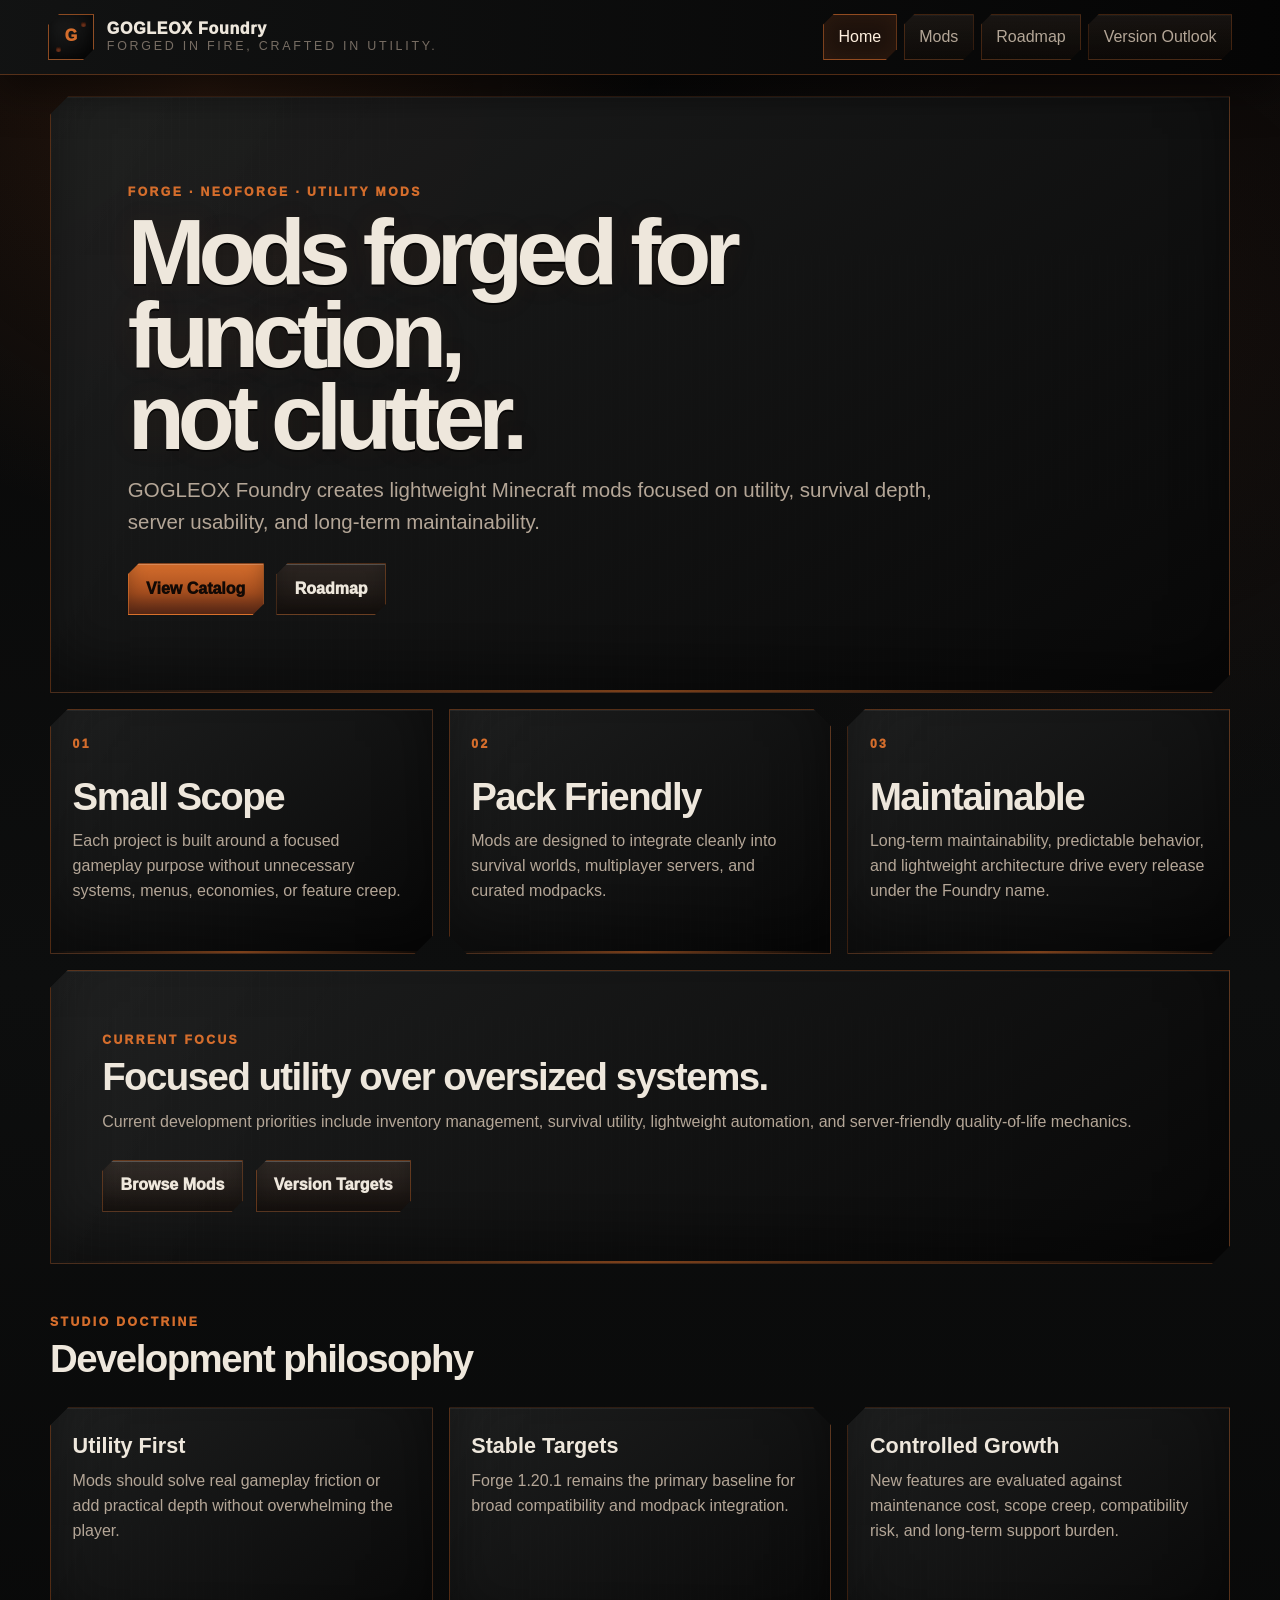
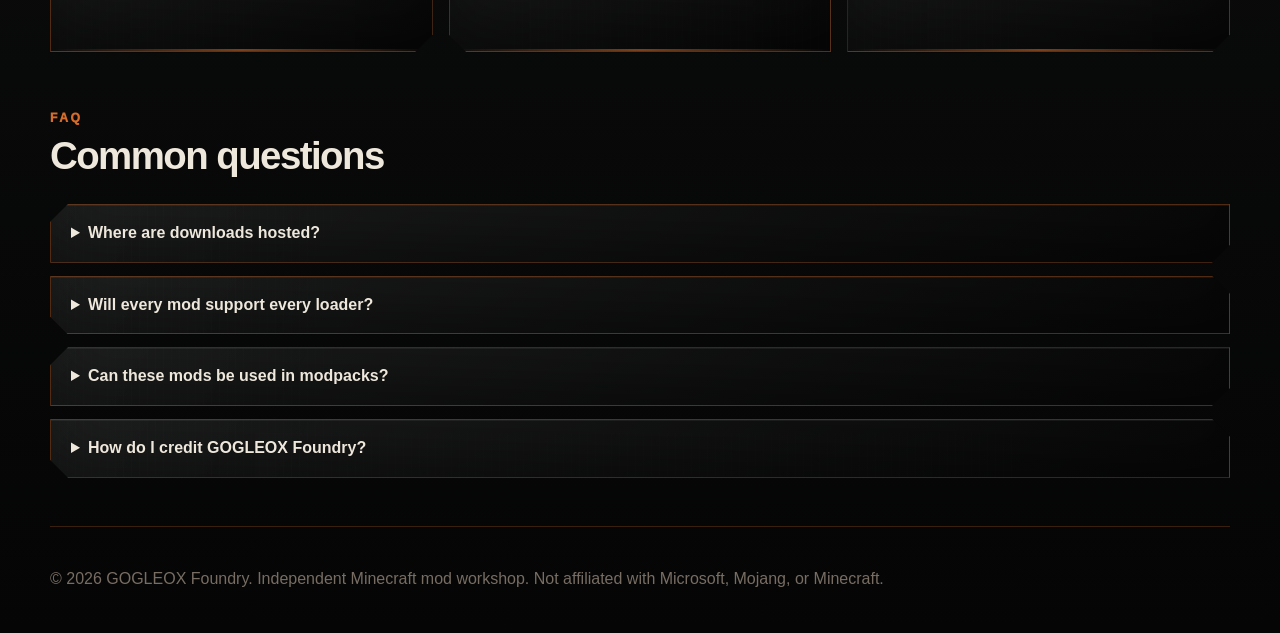
==== index.html @ bb381125 "Initial Foundry website architecture and content system - establish structured GitHub Pages architec" ====
<!doctype html>
<html lang="en">
<head>
  <meta charset="utf-8">
  <meta name="viewport" content="width=device-width, initial-scale=1">
  <title>GOGLEOX Foundry</title>

  <meta name="description" content="Lightweight Minecraft mods built for Forge and NeoForge. Utility-focused design for survival worlds, servers, and modpacks.">

  <meta property="og:title" content="GOGLEOX Foundry">
  <meta property="og:description" content="Independent Minecraft mod workshop focused on lightweight, high-impact utility mods.">
  <meta property="og:type" content="website">
  <meta property="og:image" content="assets/img/og-image.png">

  <link rel="icon" href="assets/img/favicon.png">
  <link rel="stylesheet" href="assets/css/site.css">
</head>

<body>
  <a class="skip-link" href="#main">Skip to content</a>

  <div class="forge-atmosphere" aria-hidden="true"></div>

  <header class="site-header">
    <a class="brand" href="index.html" aria-label="GOGLEOX Foundry home">
      <!-- Optional logo image -->
      <!-- <img class="brand-logo" src="assets/img/gx-logo.png" alt=""> -->

      <span class="brand-mark">G</span>

      <span class="brand-text">
        <span class="brand-name">GOGLEOX Foundry</span>
        <span class="brand-sub">Forged in fire, crafted in utility.</span>
      </span>
    </a>

    <nav class="site-nav" aria-label="Primary navigation">
      <a href="index.html" aria-current="page">Home</a>
      <a href="mods.html">Mods</a>
      <a href="roadmap.html">Roadmap</a>
      <a href="versions.html">Version Outlook</a>
    </nav>
  </header>

  <main id="main">
    <section class="hero forge-panel">
      <p class="eyebrow">Forge · NeoForge · Utility Mods</p>

      <h1>
        Mods forged for function,<br>
        not clutter.
      </h1>

      <p class="hero-copy">
        GOGLEOX Foundry creates lightweight Minecraft mods focused on utility,
        survival depth, server usability, and long-term maintainability.
      </p>

      <div class="hero-actions">
        <a class="btn" href="mods.html">View Catalog</a>
        <a class="btn secondary" href="roadmap.html">Roadmap</a>
      </div>
    </section>

    <section class="section-grid">
      <article class="forge-card">
        <span class="card-kicker">01</span>

        <h2>Small Scope</h2>

        <p>
          Each project is built around a focused gameplay purpose without
          unnecessary systems, menus, economies, or feature creep.
        </p>
      </article>

      <article class="forge-card">
        <span class="card-kicker">02</span>

        <h2>Pack Friendly</h2>

        <p>
          Mods are designed to integrate cleanly into survival worlds,
          multiplayer servers, and curated modpacks.
        </p>
      </article>

      <article class="forge-card">
        <span class="card-kicker">03</span>

        <h2>Maintainable</h2>

        <p>
          Long-term maintainability, predictable behavior, and lightweight
          architecture drive every release under the Foundry name.
        </p>
      </article>
    </section>

    <section class="forge-panel compact">
      <p class="eyebrow">Current Focus</p>

      <h2>Focused utility over oversized systems.</h2>

      <p>
        Current development priorities include inventory management,
        survival utility, lightweight automation, and server-friendly
        quality-of-life mechanics.
      </p>

      <div class="link-grid">
        <a href="mods.html">Browse Mods</a>
        <a href="versions.html">Version Targets</a>
      </div>
    </section>

    <section class="content-shell">
      <div class="section-head">
        <div>
          <p class="eyebrow">Studio Doctrine</p>
          <h2>Development philosophy</h2>
        </div>
      </div>

      <div class="grid three">
        <article class="forge-card">
          <h3>Utility First</h3>

          <p>
            Mods should solve real gameplay friction or add practical depth
            without overwhelming the player.
          </p>
        </article>

        <article class="forge-card">
          <h3>Stable Targets</h3>

          <p>
            Forge 1.20.1 remains the primary baseline for broad compatibility
            and modpack integration.
          </p>
        </article>

        <article class="forge-card">
          <h3>Controlled Growth</h3>

          <p>
            New features are evaluated against maintenance cost, scope creep,
            compatibility risk, and long-term support burden.
          </p>
        </article>
      </div>
    </section>

    <section class="faq">
      <div class="section-head">
        <div>
          <p class="eyebrow">FAQ</p>
          <h2>Common questions</h2>
        </div>
      </div>

      <details>
        <summary>Where are downloads hosted?</summary>

        <p>
          Releases are primarily distributed through CurseForge and linked
          directly from the catalog page.
        </p>
      </details>

      <details>
        <summary>Will every mod support every loader?</summary>

        <p>
          No. Loader and version support are determined per project to keep
          releases stable and maintainable.
        </p>
      </details>

      <details>
        <summary>Can these mods be used in modpacks?</summary>

        <p>
          Yes, subject to the individual project license and distribution terms.
        </p>
      </details>

      <details>
        <summary>How do I credit GOGLEOX Foundry?</summary>

        <p>
          Refer to the individual project repository and included license for
          attribution requirements and usage permissions.
        </p>
      </details>
    </section>
  </main>

  <footer class="site-footer">
    <p>
      © 2026 GOGLEOX Foundry. Independent Minecraft mod workshop.
      Not affiliated with Microsoft, Mojang, or Minecraft.
    </p>
  </footer>
</body>
</html>
---- assets/css/site.css ----
:root {
  --bg: #050505;
  --steel-950: #070707;
  --steel-900: #0b0c0c;
  --steel-850: #101111;
  --steel-800: #151616;
  --steel-750: #1b1c1c;
  --steel-700: #222323;

  --text: #eee7dc;
  --muted: #b4a697;
  --dim: #776d63;

  --orange: #a84f1f;
  --orange-2: #c46325;
  --orange-3: #d46d2c;
  --rust: #6f321b;

  --line: rgba(196, 99, 37, 0.38);
  --line-strong: rgba(212, 109, 44, 0.64);
  --line-soft: rgba(255, 255, 255, 0.075);

  --cut: 18px;
  --cut-small: 11px;

  --shadow-heavy: 0 28px 80px rgba(0, 0, 0, 0.62);
}

* {
  box-sizing: border-box;
}

html {
  background: var(--bg);
  scroll-behavior: smooth;
}

body {
  margin: 0;
  min-height: 100vh;
  color: var(--text);
  font-family: Arial, Helvetica, sans-serif;
  line-height: 1.55;
  background:
    radial-gradient(circle at 16% 4%, rgba(168, 79, 31, 0.18), transparent 28rem),
    radial-gradient(circle at 86% 14%, rgba(111, 50, 27, 0.12), transparent 32rem),
    linear-gradient(180deg, #070707 0%, #0d0e0e 44%, #050505 100%);
  overflow-x: hidden;
}

body::before {
  content: "";
  position: fixed;
  inset: 0;
  z-index: -3;
  pointer-events: none;
  opacity: 0.18;
  background:
    repeating-linear-gradient(
      90deg,
      rgba(255, 255, 255, 0.025) 0 1px,
      transparent 1px 9px
    ),
    repeating-linear-gradient(
      0deg,
      rgba(0, 0, 0, 0.38) 0 2px,
      transparent 2px 11px
    );
  mix-blend-mode: overlay;
}

.forge-atmosphere {
  position: fixed;
  inset: 0;
  z-index: -2;
  pointer-events: none;
  background:
    radial-gradient(circle at 18% 8%, rgba(196, 99, 37, 0.11), transparent 26rem),
    radial-gradient(circle at 88% 76%, rgba(111, 50, 27, 0.08), transparent 30rem),
    linear-gradient(115deg, transparent 0 47%, rgba(255,255,255,0.022) 48%, transparent 50% 100%);
  opacity: 0.9;
}

a {
  color: var(--orange-3);
  text-decoration: none;
}

a:hover {
  color: #f19a57;
}

a:focus-visible,
button:focus-visible,
summary:focus-visible,
input:focus-visible,
select:focus-visible {
  outline: 3px solid var(--orange-3);
  outline-offset: 4px;
}

.skip-link {
  position: absolute;
  left: -999px;
  top: 1rem;
  z-index: 999;
  padding: 0.75rem 1rem;
  color: #000;
  background: #fff;
  font-weight: 800;
}

.skip-link:focus {
  left: 1rem;
}

/* Header */

.site-header {
  position: sticky;
  top: 0;
  z-index: 20;
  display: flex;
  align-items: center;
  justify-content: space-between;
  gap: 1.5rem;
  padding: 0.85rem clamp(1rem, 4vw, 3rem);
  background:
    linear-gradient(90deg, rgba(18, 19, 19, 0.98), rgba(5, 5, 5, 0.96)),
    repeating-linear-gradient(
      90deg,
      rgba(255, 255, 255, 0.035) 0 1px,
      transparent 1px 9px
    );
  border-bottom: 1px solid var(--line);
  box-shadow: 0 14px 42px rgba(0, 0, 0, 0.5);
  backdrop-filter: blur(12px);
}

.brand {
  display: flex;
  align-items: center;
  gap: 0.8rem;
  color: var(--text);
}

.brand:hover {
  color: var(--text);
}

.brand-logo {
  display: block;
  width: 46px;
  height: 46px;
  object-fit: contain;
}

.brand-mark {
  position: relative;
  display: grid;
  place-items: center;
  width: 46px;
  height: 46px;
  color: var(--orange-3);
  font-weight: 950;
  background: linear-gradient(145deg, #202121, #070707);
  border: 1px solid var(--line-strong);
  clip-path: polygon(
    0 var(--cut-small),
    var(--cut-small) 0,
    100% 0,
    100% calc(100% - var(--cut-small)),
    calc(100% - var(--cut-small)) 100%,
    0 100%
  );
  box-shadow:
    inset 0 0 18px rgba(0, 0, 0, 0.82),
    0 0 22px rgba(168, 79, 31, 0.14);
}

.brand-mark::before,
.brand-mark::after {
  content: "";
  position: absolute;
  width: 5px;
  height: 5px;
  background: var(--rust);
  border-radius: 50%;
  box-shadow: inset 0 1px 2px rgba(0, 0, 0, 0.8);
}

.brand-mark::before {
  left: 7px;
  bottom: 7px;
}

.brand-mark::after {
  right: 7px;
  top: 7px;
}

.brand-text {
  display: block;
}

.brand-name {
  display: block;
  color: var(--text);
  font-weight: 950;
  letter-spacing: 0.045em;
  line-height: 1;
}

.brand-sub {
  display: block;
  margin-top: 0.22rem;
  color: var(--dim);
  font-size: 0.78rem;
  letter-spacing: 0.22em;
  line-height: 1;
  text-transform: uppercase;
}

.site-nav {
  display: flex;
  flex-wrap: wrap;
  gap: 0.45rem;
}

.site-nav a {
  color: var(--muted);
  padding: 0.62rem 0.9rem;
  border: 1px solid rgba(196, 99, 37, 0.28);
  background:
    linear-gradient(180deg, rgba(255, 255, 255, 0.038), rgba(0, 0, 0, 0.18)),
    rgba(196, 99, 37, 0.04);
  clip-path: polygon(
    0 var(--cut-small),
    var(--cut-small) 0,
    100% 0,
    100% calc(100% - var(--cut-small)),
    calc(100% - var(--cut-small)) 100%,
    0 100%
  );
  box-shadow: inset 0 1px 0 rgba(255, 255, 255, 0.035);
}

.site-nav a:hover,
.site-nav a[aria-current="page"] {
  color: #fff0df;
  border-color: var(--line-strong);
  background: rgba(168, 79, 31, 0.13);
  box-shadow:
    inset 0 0 20px rgba(168, 79, 31, 0.12),
    0 0 18px rgba(168, 79, 31, 0.08);
}

/* Layout */

main {
  width: min(1180px, calc(100% - 2rem));
  margin: 0 auto;
}

.hero {
  margin-top: 1.35rem;
  padding: clamp(2.35rem, 6vw, 5.75rem);
}

.section-grid {
  display: grid;
  grid-template-columns: repeat(3, 1fr);
  gap: 1rem;
  margin: 1rem 0;
}

.catalog-shell,
.content-shell {
  margin: 1rem 0 3rem;
}

.catalog-head,
.section-head {
  display: flex;
  align-items: end;
  justify-content: space-between;
  gap: 1rem;
  margin: 2.5rem 0 1rem;
}

.catalog-count {
  color: var(--dim);
  font-weight: 800;
  text-transform: uppercase;
  letter-spacing: 0.08em;
  font-size: 0.78rem;
}

.compact {
  margin: 1rem 0;
  padding: clamp(1.6rem, 4vw, 3.2rem);
}

.faq {
  margin: 3rem 0;
}

/* Forged Panels */

.forge-panel,
.forge-card,
details {
  position: relative;
  isolation: isolate;
  color: var(--text);
  background:
    linear-gradient(145deg, rgba(30, 31, 31, 0.97), rgba(8, 8, 8, 0.99));
  border: 1px solid var(--line);
  clip-path: polygon(
    0 var(--cut),
    var(--cut) 0,
    100% 0,
    100% calc(100% - var(--cut)),
    calc(100% - var(--cut)) 100%,
    0 100%
  );
  box-shadow:
    inset 0 1px 0 rgba(255, 255, 255, 0.055),
    inset 0 -30px 55px rgba(0, 0, 0, 0.42),
    var(--shadow-heavy);
  overflow: hidden;
}

.forge-card:nth-child(even),
details:nth-of-type(even) {
  clip-path: polygon(
    0 0,
    calc(100% - var(--cut)) 0,
    100% var(--cut),
    100% 100%,
    var(--cut) 100%,
    0 calc(100% - var(--cut))
  );
}

.forge-panel::before,
.forge-card::before,
details::before {
  content: "";
  position: absolute;
  inset: 0;
  z-index: -1;
  pointer-events: none;
  opacity: 0.22;
  background:
    linear-gradient(120deg, rgba(255, 255, 255, 0.075), transparent 28%),
    repeating-linear-gradient(
      90deg,
      rgba(255, 255, 255, 0.022) 0 1px,
      transparent 1px 8px
    );
}

.forge-panel::after,
.forge-card::after {
  content: "";
  position: absolute;
  inset: auto 0 0;
  height: 2px;
  pointer-events: none;
  background: linear-gradient(90deg, transparent, rgba(196, 99, 37, 0.85), transparent);
  opacity: 0.72;
}

.forge-card {
  min-height: 245px;
  padding: 1.35rem;
}

.forge-card:hover {
  border-color: var(--line-strong);
  transform: translateY(-2px);
  transition:
    transform 160ms ease,
    border-color 160ms ease,
    box-shadow 160ms ease;
  box-shadow:
    inset 0 1px 0 rgba(255, 255, 255, 0.065),
    inset 0 -30px 55px rgba(0, 0, 0, 0.46),
    0 34px 92px rgba(0, 0, 0, 0.66),
    0 0 34px rgba(168, 79, 31, 0.13);
}

/* Typography */

.eyebrow,
.card-kicker {
  color: var(--orange-3);
  font-size: 0.76rem;
  font-weight: 950;
  letter-spacing: 0.2em;
  text-transform: uppercase;
}

.card-kicker {
  display: inline-flex;
  margin-bottom: 1.25rem;
}

h1,
h2,
h3,
p {
  color: inherit;
}

h1 {
  max-width: 950px;
  margin: 0.6rem 0 1rem;
  color: var(--text);
  font-size: clamp(3rem, 7.3vw, 6.75rem);
  line-height: 0.88;
  letter-spacing: -0.075em;
  text-shadow:
    0 2px 0 rgba(0, 0, 0, 0.72),
    0 0 30px rgba(168, 79, 31, 0.08);
}

h2 {
  margin: 0.25rem 0 0.8rem;
  color: var(--text);
  font-size: clamp(1.75rem, 3vw, 2.85rem);
  line-height: 1;
  letter-spacing: -0.04em;
}

h3 {
  margin: 0.25rem 0 0.65rem;
  color: var(--text);
  font-size: 1.35rem;
  line-height: 1.15;
}

p {
  margin: 0.55rem 0;
  color: var(--muted);
}

.hero-copy {
  max-width: 850px;
  color: var(--muted);
  font-size: clamp(1.05rem, 2vw, 1.28rem);
}

/* Buttons */

.hero-actions,
.link-grid,
.mod-actions {
  display: flex;
  flex-wrap: wrap;
  gap: 0.8rem;
  margin-top: 1.6rem;
}

.btn,
.link-grid a {
  display: inline-flex;
  align-items: center;
  justify-content: center;
  min-height: 46px;
  padding: 0.78rem 1.08rem;
  color: #110905;
  font-weight: 950;
  border: 1px solid rgba(224, 120, 45, 0.44);
  background:
    linear-gradient(180deg, #d46d2c 0%, #a84f1f 58%, #6f321b 100%);
  clip-path: polygon(
    0 var(--cut-small),
    var(--cut-small) 0,
    100% 0,
    100% calc(100% - var(--cut-small)),
    calc(100% - var(--cut-small)) 100%,
    0 100%
  );
  box-shadow:
    inset 0 1px 0 rgba(255, 255, 255, 0.2),
    inset 0 -12px 18px rgba(0, 0, 0, 0.26),
    0 10px 28px rgba(0, 0, 0, 0.38);
}

.btn:hover,
.link-grid a:hover {
  color: #110905;
  filter: brightness(1.08);
  transform: translateY(-1px);
  transition:
    transform 160ms ease,
    filter 160ms ease;
}

.btn.secondary,
.link-grid a {
  color: var(--text);
  background:
    linear-gradient(180deg, rgba(255, 255, 255, 0.055), rgba(0, 0, 0, 0.2)),
    rgba(168, 79, 31, 0.08);
  border-color: rgba(196, 99, 37, 0.42);
}

.btn.secondary:hover,
.link-grid a:hover {
  color: #fff0df;
  border-color: var(--line-strong);
}

.btn.inactive {
  color: var(--dim);
  background:
    linear-gradient(180deg, rgba(255, 255, 255, 0.035), rgba(0, 0, 0, 0.22)),
    rgba(255, 255, 255, 0.035);
  border-color: rgba(255, 255, 255, 0.09);
  cursor: not-allowed;
}

/* Forms and Dynamic Pages */

.toolbar {
  display: grid;
  grid-template-columns: 1fr 180px 180px;
  gap: 0.75rem;
  margin: 1rem 0;
}

input,
select {
  width: 100%;
  min-height: 46px;
  color: var(--text);
  background:
    linear-gradient(180deg, rgba(255,255,255,0.04), rgba(0,0,0,0.2)),
    var(--steel-850);
  border: 1px solid rgba(196, 99, 37, 0.32);
  padding: 0 1rem;
  clip-path: polygon(
    0 var(--cut-small),
    var(--cut-small) 0,
    100% 0,
    100% calc(100% - var(--cut-small)),
    calc(100% - var(--cut-small)) 100%,
    0 100%
  );
}

input::placeholder {
  color: var(--dim);
}

select option {
  color: var(--text);
  background: var(--steel-900);
}

.grid {
  display: grid;
  gap: 1rem;
}

.grid.two {
  grid-template-columns: repeat(2, 1fr);
}

.grid.three {
  grid-template-columns: repeat(3, 1fr);
}

/* Mod Cards */

.mod-card {
  display: grid;
  gap: 1rem;
  min-height: 100%;
}

.mod-topline {
  display: flex;
  align-items: start;
  justify-content: space-between;
  gap: 1rem;
}

.mod-tagline {
  color: var(--orange-3);
  font-weight: 800;
}

.mod-card footer {
  margin-top: auto;
}

.pill-row {
  display: flex;
  flex-wrap: wrap;
  justify-content: flex-end;
  gap: 0.45rem;
}

.pill {
  display: inline-flex;
  align-items: center;
  padding: 0.28rem 0.62rem;
  color: var(--muted);
  font-size: 0.82rem;
  border: 1px solid rgba(196, 99, 37, 0.3);
  background: rgba(168, 79, 31, 0.07);
  clip-path: polygon(
    0 7px,
    7px 0,
    100% 0,
    100% calc(100% - 7px),
    calc(100% - 7px) 100%,
    0 100%
  );
}

/* Definition Lists and Lists */

.meta {
  display: grid;
  gap: 0.6rem;
  margin: 0;
}

.meta div {
  display: grid;
  grid-template-columns: 8rem 1fr;
  gap: 0.75rem;
  padding-top: 0.65rem;
  border-top: 1px solid var(--line-soft);
}

dt {
  color: var(--dim);
  font-weight: 850;
}

dd {
  margin: 0;
  color: var(--muted);
}

ul.clean {
  margin: 0.65rem 0 0;
  padding-left: 1.15rem;
  color: var(--muted);
}

ul.clean li {
  margin: 0.25rem 0;
}

/* FAQ */

details {
  margin-bottom: 0.8rem;
  padding: 0;
}

summary {
  cursor: pointer;
  color: var(--text);
  font-weight: 900;
  padding: 1rem 1.25rem;
}

details p {
  padding: 0 1.25rem 1rem;
  margin-top: 0;
  color: var(--muted);
}

/* Footer */

.site-footer {
  width: min(1180px, calc(100% - 2rem));
  margin: 2rem auto 0;
  padding: 2rem 0;
  color: var(--dim);
  border-top: 1px solid rgba(196, 99, 37, 0.28);
}

.site-footer p {
  color: var(--dim);
}

/* Responsive */

@media (max-width: 900px) {
  .site-header {
    align-items: flex-start;
    flex-direction: column;
  }

  .catalog-head,
  .section-head {
    align-items: start;
    flex-direction: column;
  }

  .section-grid,
  .grid.two,
  .grid.three,
  .toolbar {
    grid-template-columns: 1fr;
  }

  .hero {
    padding: 2rem 1.25rem;
  }

  h1 {
    font-size: clamp(2.55rem, 14vw, 4.45rem);
  }

  .mod-topline {
    flex-direction: column;
  }

  .pill-row {
    justify-content: flex-start;
  }

  .meta div {
    grid-template-columns: 1fr;
  }
}

@media (max-width: 520px) {
  main,
  .site-footer {
    width: min(100% - 1rem, 1180px);
  }

  .site-nav {
    width: 100%;
  }

  .site-nav a {
    flex: 1 1 auto;
    text-align: center;
  }

  .brand-logo,
  .brand-mark {
    width: 42px;
    height: 42px;
  }
}

@media (prefers-reduced-motion: reduce) {
  html {
    scroll-behavior: auto;
  }

  *,
  *::before,
  *::after {
    animation-duration: 0.01ms !important;
    animation-iteration-count: 1 !important;
    transition-duration: 0.01ms !important;
  }
}
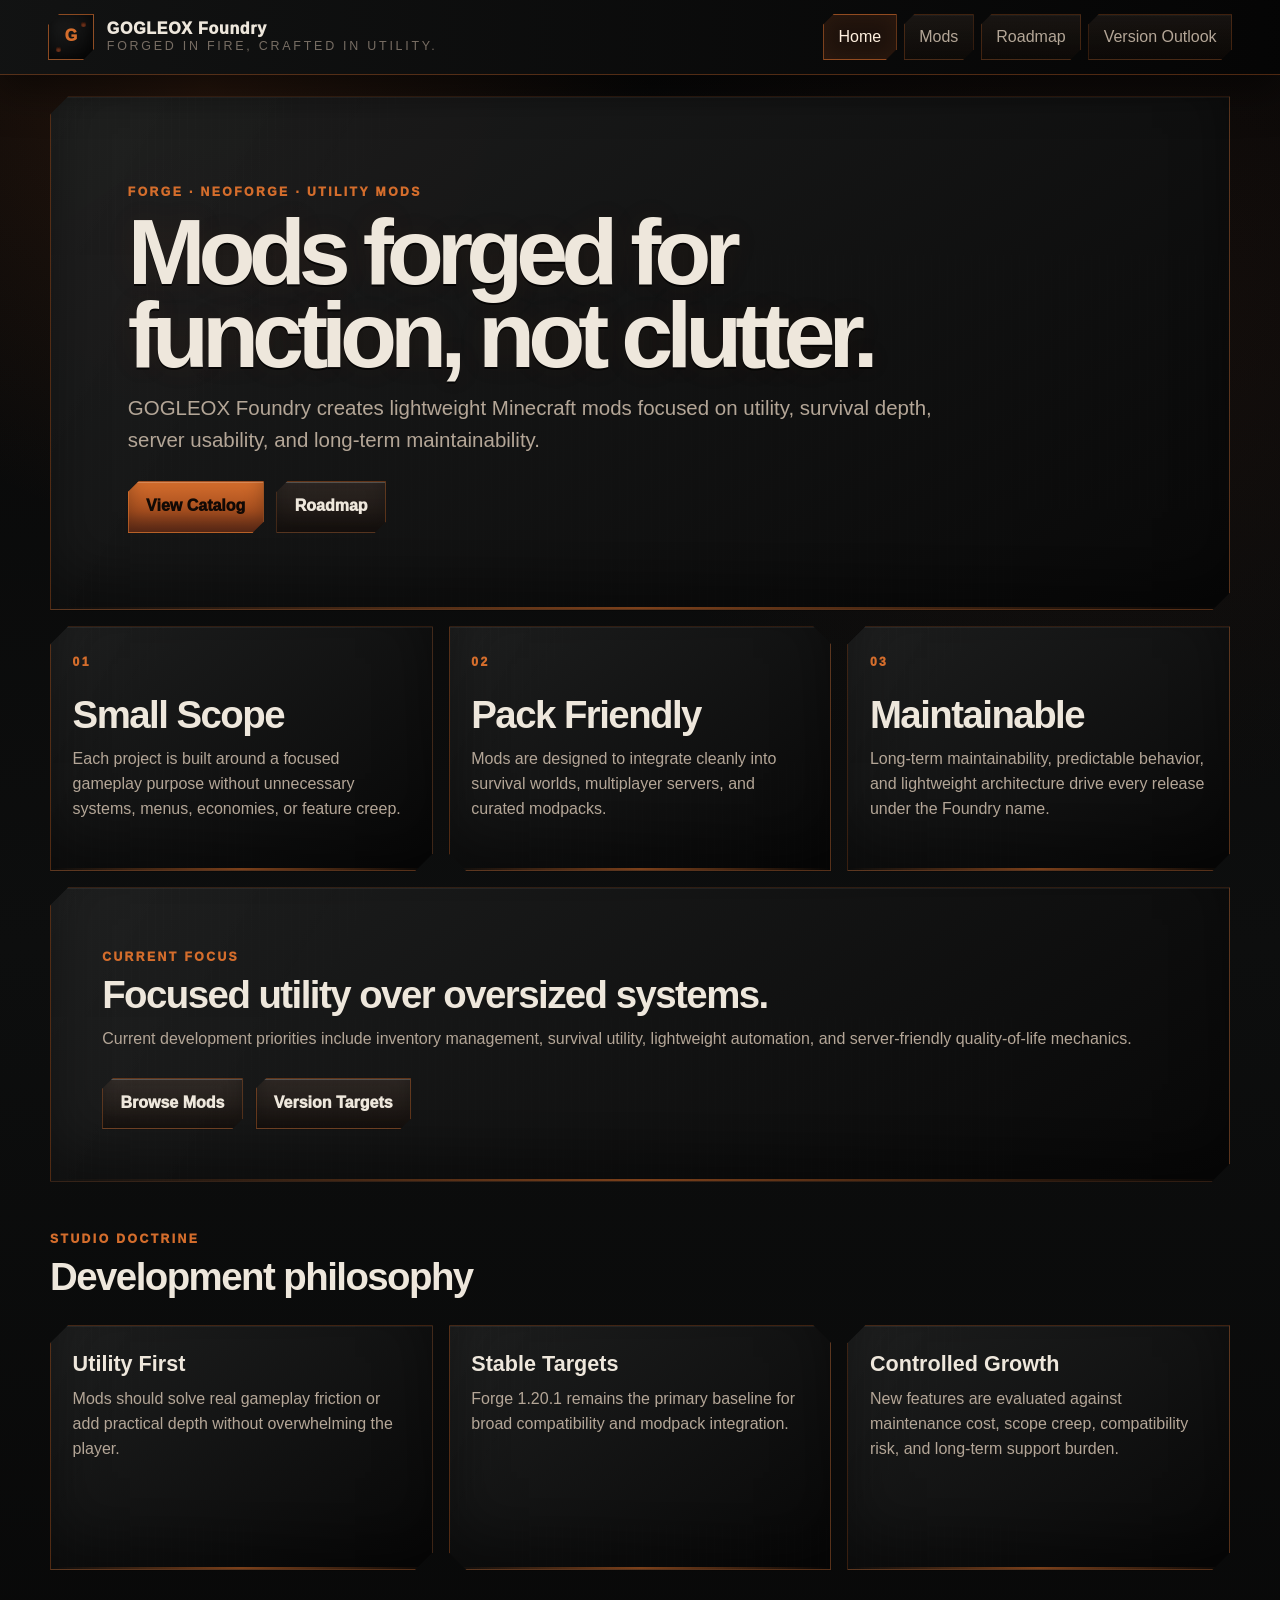
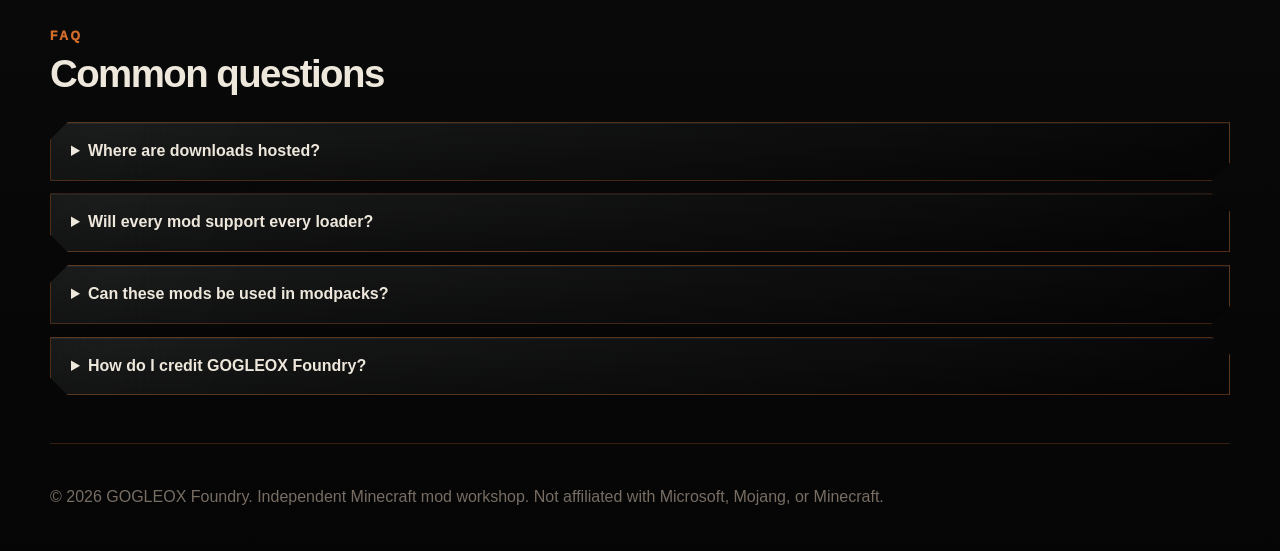
==== commit 379889b1: "Fix HTML encoding issues in index.html" ====
--- a/index.html
+++ b/index.html
@@ -47,8 +47,8 @@
       <p class="eyebrow">Forge · NeoForge · Utility Mods</p>
 
       <h1>
-        Mods forged for function,<br>
-        not clutter.
+        Mods forged for<br>
+        function, not clutter.
       </h1>
 
       <p class="hero-copy">
@@ -204,4 +204,4 @@
     </p>
   </footer>
 </body>
-</html>+</html>
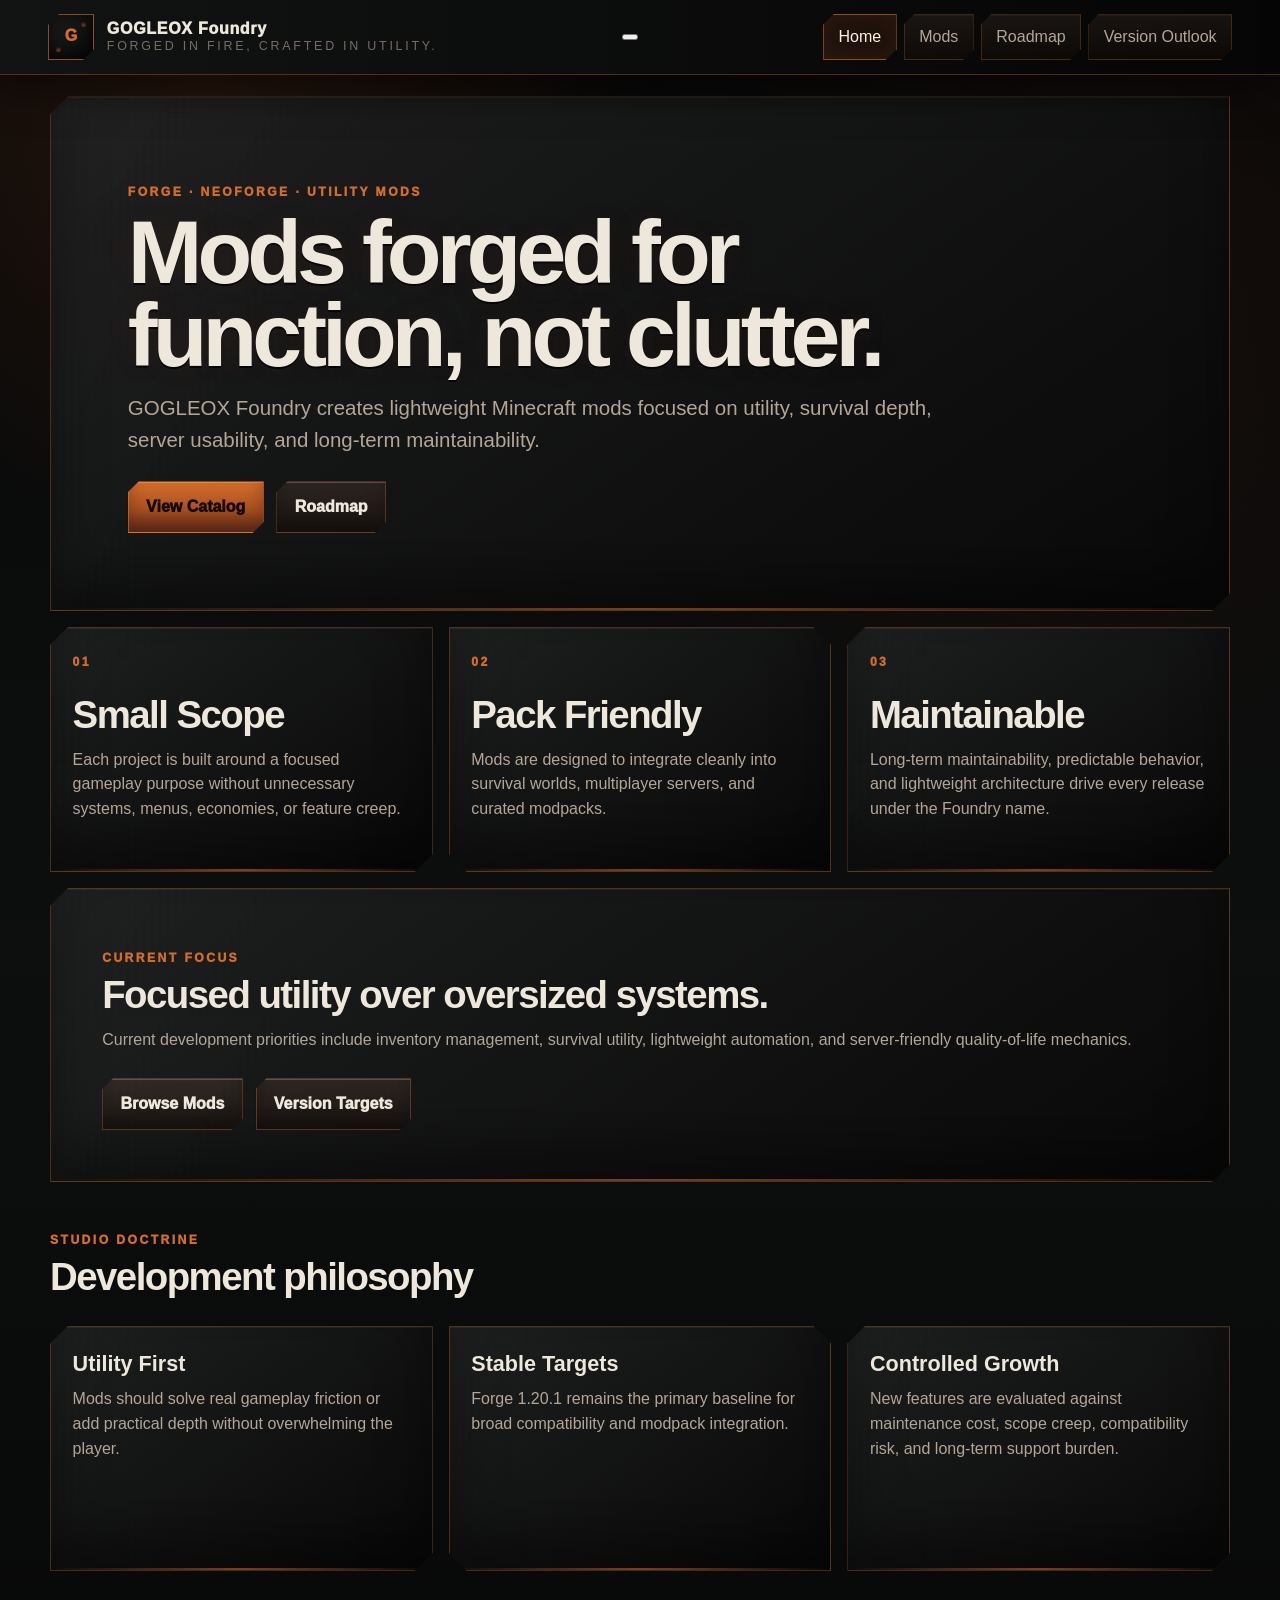
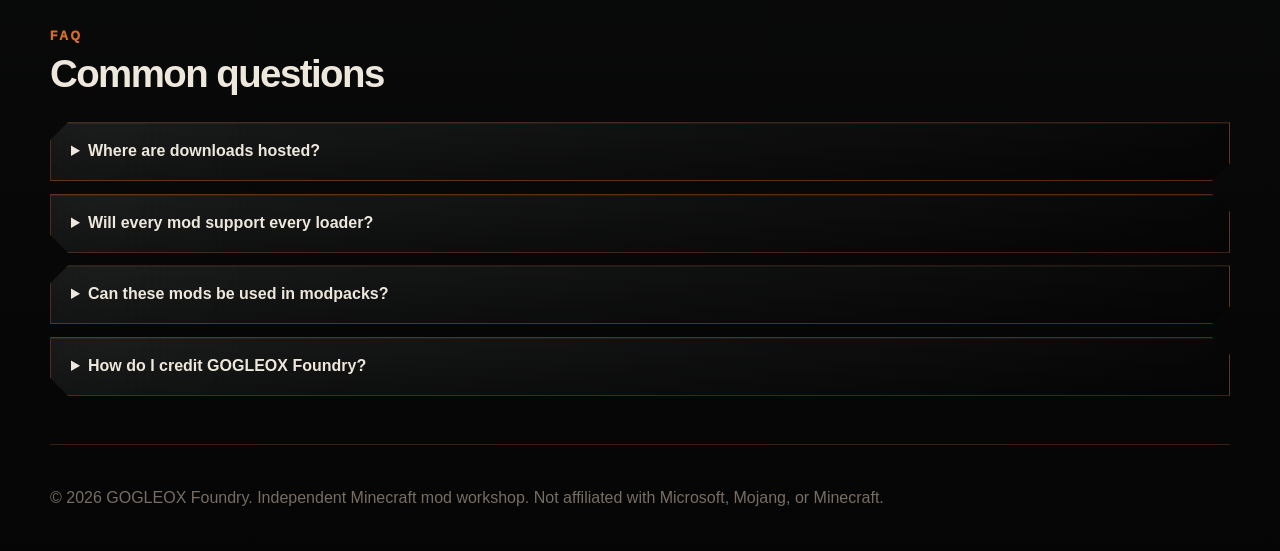
==== commit 11e8bf21: "Fix HTML formatting and add menu toggle button" ====
--- a/index.html
+++ b/index.html
@@ -33,8 +33,17 @@
         <span class="brand-sub">Forged in fire, crafted in utility.</span>
       </span>
     </a>
-
-    <nav class="site-nav" aria-label="Primary navigation">
+    <button
+      class="menu-toggle"
+      type="button"
+      aria-label="Open menu"
+      aria-expanded="false"
+      aria-controls="site-menu">
+      <span></span>
+      <span></span>
+      <span></span>
+    </button>
+    <nav id="site-menu" class="site-nav" aria-label="Primary navigation">
       <a href="index.html" aria-current="page">Home</a>
       <a href="mods.html">Mods</a>
       <a href="roadmap.html">Roadmap</a>
--- a/assets/css/site.css
+++ b/assets/css/site.css
@@ -415,12 +415,17 @@
 }
 
 h1 {
-  max-width: 950px;
+  max-width: 1200px;
   margin: 0.6rem 0 1rem;
   color: var(--text);
-  font-size: clamp(3rem, 7.3vw, 6.75rem);
-  line-height: 0.88;
-  letter-spacing: -0.075em;
+
+  font-size: clamp(3rem, 7vw, 6.75rem);
+
+  line-height: 0.92;
+  letter-spacing: -0.055em;
+
+  text-wrap: balance;
+
   text-shadow:
     0 2px 0 rgba(0, 0, 0, 0.72),
     0 0 30px rgba(168, 79, 31, 0.08);
@@ -769,4 +774,4 @@
     animation-iteration-count: 1 !important;
     transition-duration: 0.01ms !important;
   }
-}+}
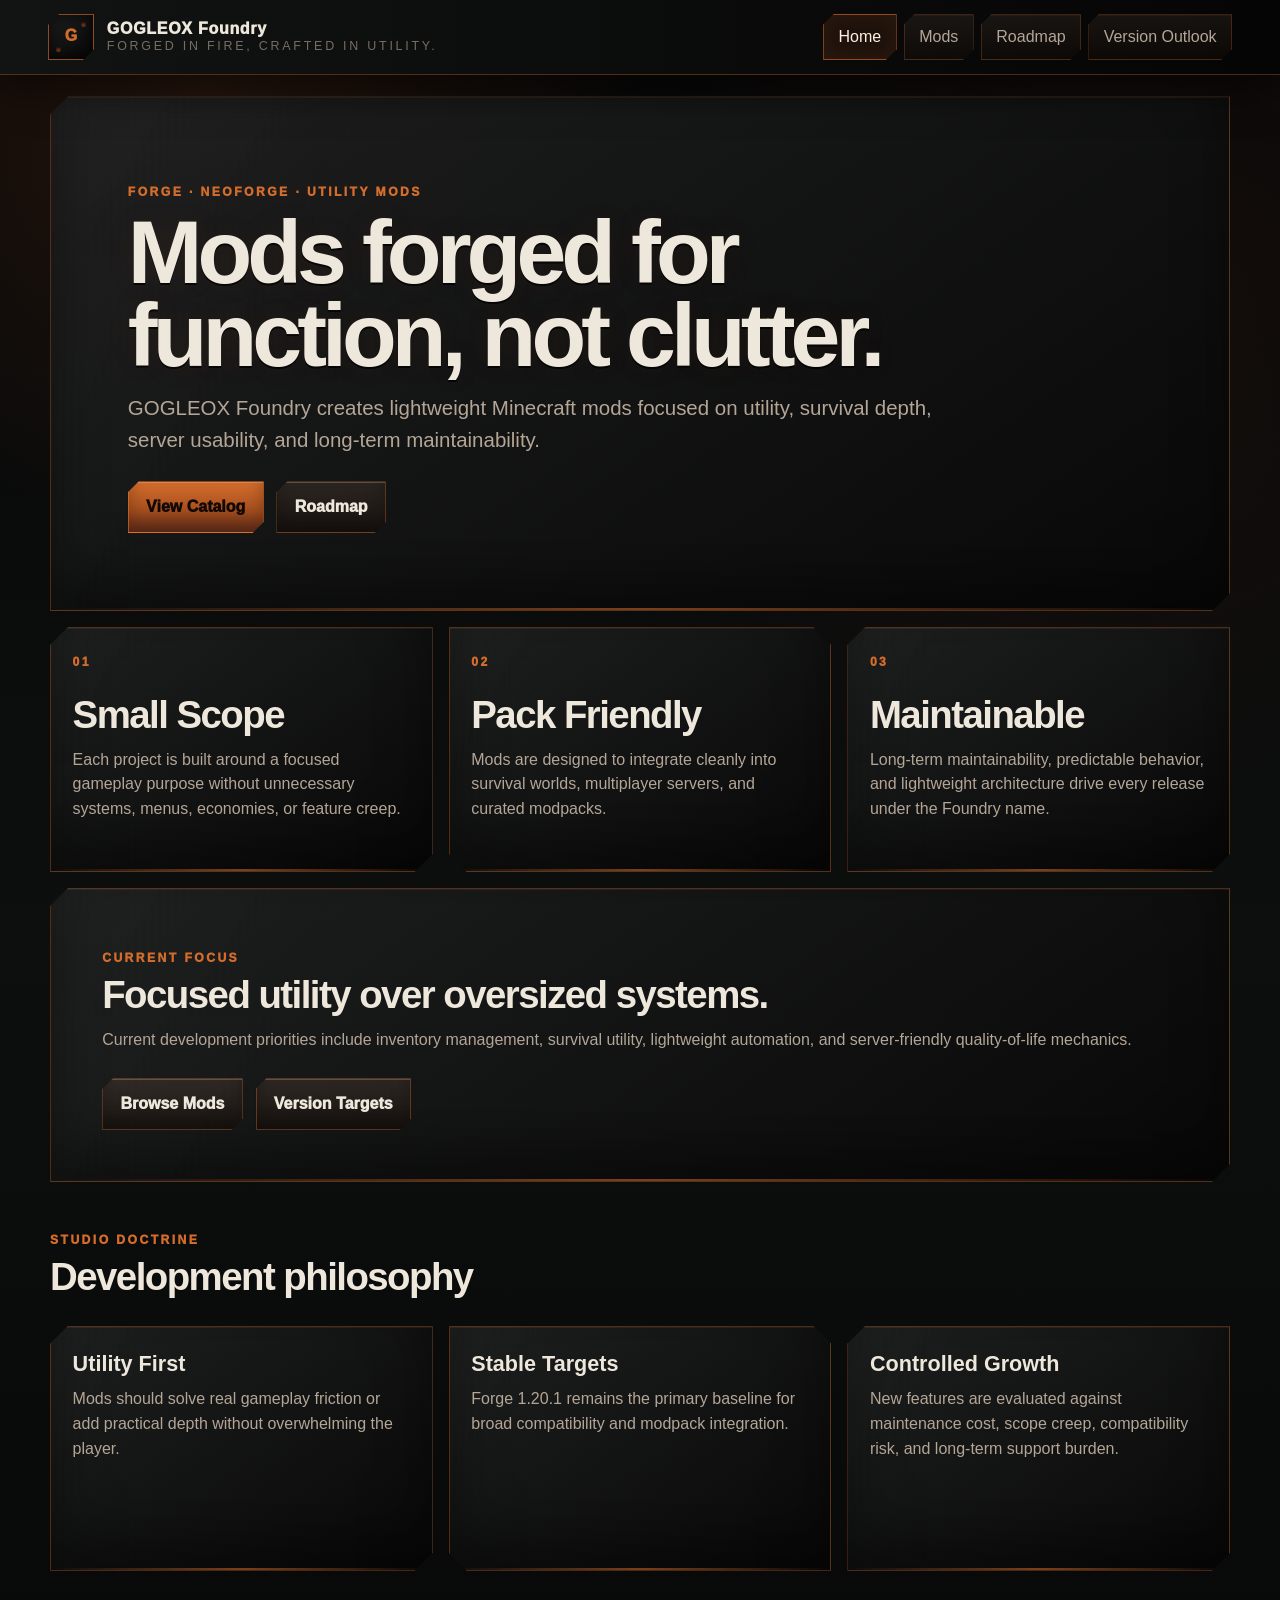
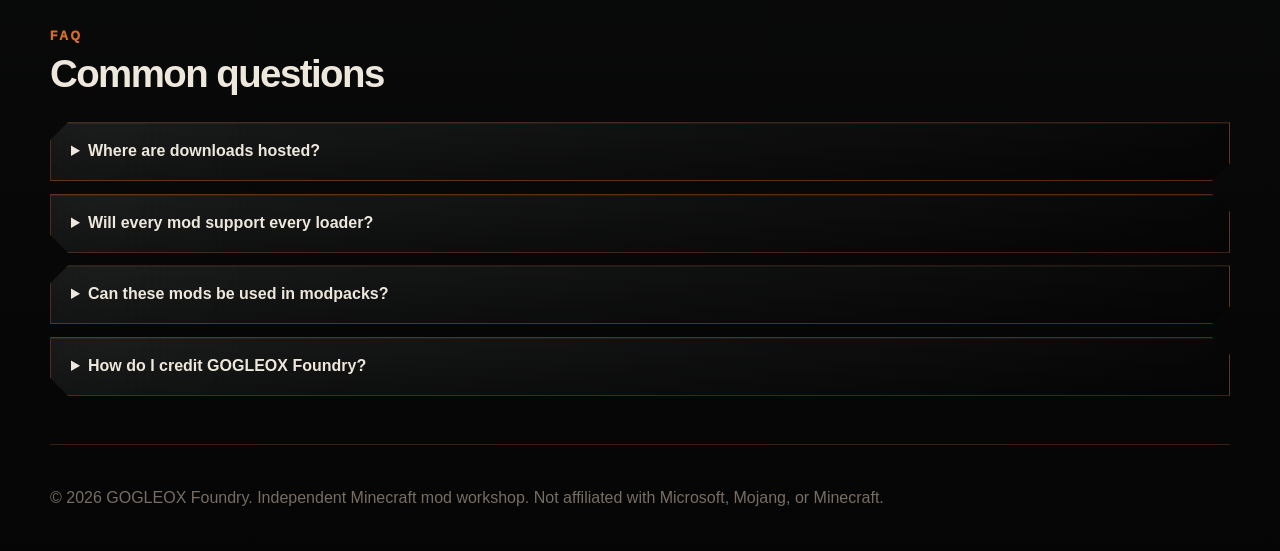
==== commit 1dd00229: "Fix HTML formatting and structure" ====
--- a/index.html
+++ b/index.html
@@ -33,17 +33,8 @@
         <span class="brand-sub">Forged in fire, crafted in utility.</span>
       </span>
     </a>
-    <button
-      class="menu-toggle"
-      type="button"
-      aria-label="Open menu"
-      aria-expanded="false"
-      aria-controls="site-menu">
-      <span></span>
-      <span></span>
-      <span></span>
-    </button>
-    <nav id="site-menu" class="site-nav" aria-label="Primary navigation">
+    
+    <nav class="site-nav" aria-label="Primary navigation">
       <a href="index.html" aria-current="page">Home</a>
       <a href="mods.html">Mods</a>
       <a href="roadmap.html">Roadmap</a>
